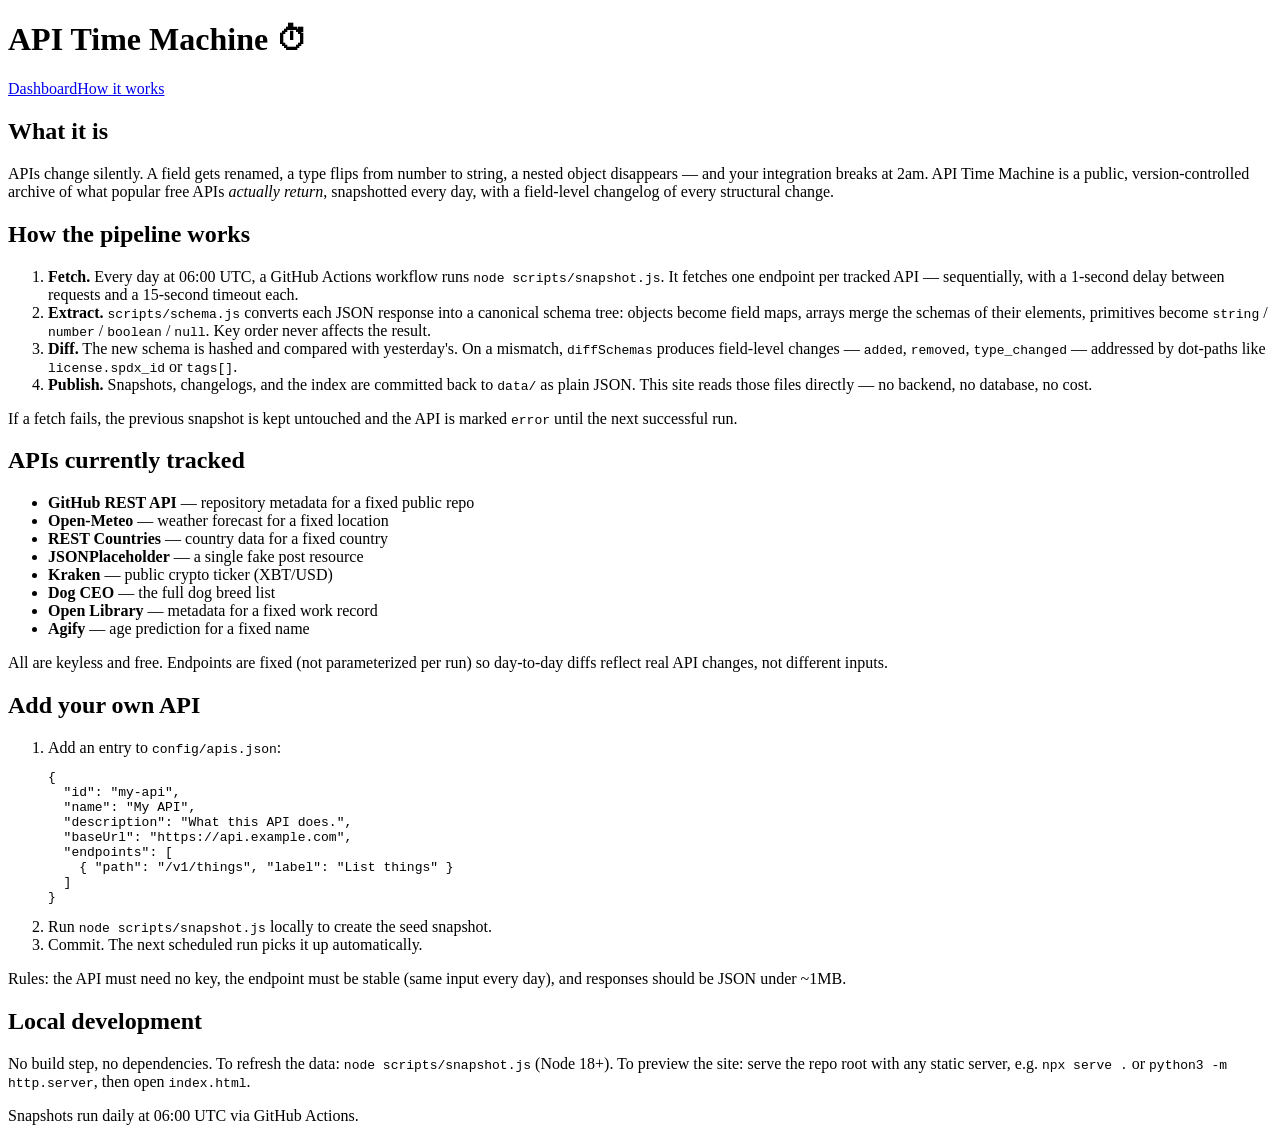
==== about.html @ 46722005 "Initial commit: API Time Machine" ====
<!DOCTYPE html>
<html lang="en">
<head>
<meta charset="utf-8">
<meta name="viewport" content="width=device-width, initial-scale=1">
<title>How it works — API Time Machine</title>
<link rel="stylesheet" href="assets/style.css">
</head>
<body>
<header class="site-header">
  <div class="wrap">
    <h1>API Time Machine <span class="tick">⏱</span></h1>
    <nav><a href="index.html">Dashboard</a><a href="about.html">How it works</a></nav>
  </div>
</header>

<main class="wrap">
  <div class="prose">
    <h2>What it is</h2>
    <p>APIs change silently. A field gets renamed, a type flips from number to string, a nested object disappears — and your integration breaks at 2am. API Time Machine is a public, version-controlled archive of what popular free APIs <em>actually return</em>, snapshotted every day, with a field-level changelog of every structural change.</p>

    <h2>How the pipeline works</h2>
    <ol>
      <li><strong>Fetch.</strong> Every day at 06:00 UTC, a GitHub Actions workflow runs <code>node scripts/snapshot.js</code>. It fetches one endpoint per tracked API — sequentially, with a 1-second delay between requests and a 15-second timeout each.</li>
      <li><strong>Extract.</strong> <code>scripts/schema.js</code> converts each JSON response into a canonical schema tree: objects become field maps, arrays merge the schemas of their elements, primitives become <code>string</code> / <code>number</code> / <code>boolean</code> / <code>null</code>. Key order never affects the result.</li>
      <li><strong>Diff.</strong> The new schema is hashed and compared with yesterday's. On a mismatch, <code>diffSchemas</code> produces field-level changes — <code>added</code>, <code>removed</code>, <code>type_changed</code> — addressed by dot-paths like <code>license.spdx_id</code> or <code>tags[]</code>.</li>
      <li><strong>Publish.</strong> Snapshots, changelogs, and the index are committed back to <code>data/</code> as plain JSON. This site reads those files directly — no backend, no database, no cost.</li>
    </ol>
    <p>If a fetch fails, the previous snapshot is kept untouched and the API is marked <code>error</code> until the next successful run.</p>

    <h2>APIs currently tracked</h2>
    <ul>
      <li><strong>GitHub REST API</strong> — repository metadata for a fixed public repo</li>
      <li><strong>Open-Meteo</strong> — weather forecast for a fixed location</li>
      <li><strong>REST Countries</strong> — country data for a fixed country</li>
      <li><strong>JSONPlaceholder</strong> — a single fake post resource</li>
      <li><strong>Kraken</strong> — public crypto ticker (XBT/USD)</li>
      <li><strong>Dog CEO</strong> — the full dog breed list</li>
      <li><strong>Open Library</strong> — metadata for a fixed work record</li>
      <li><strong>Agify</strong> — age prediction for a fixed name</li>
    </ul>
    <p>All are keyless and free. Endpoints are fixed (not parameterized per run) so day-to-day diffs reflect real API changes, not different inputs.</p>

    <h2>Add your own API</h2>
    <ol>
      <li>Add an entry to <code>config/apis.json</code>:
        <pre>{
  "id": "my-api",
  "name": "My API",
  "description": "What this API does.",
  "baseUrl": "https://api.example.com",
  "endpoints": [
    { "path": "/v1/things", "label": "List things" }
  ]
}</pre>
      </li>
      <li>Run <code>node scripts/snapshot.js</code> locally to create the seed snapshot.</li>
      <li>Commit. The next scheduled run picks it up automatically.</li>
    </ol>
    <p>Rules: the API must need no key, the endpoint must be stable (same input every day), and responses should be JSON under ~1MB.</p>

    <h2>Local development</h2>
    <p>No build step, no dependencies. To refresh the data: <code>node scripts/snapshot.js</code> (Node 18+). To preview the site: serve the repo root with any static server, e.g. <code>npx serve .</code> or <code>python3 -m http.server</code>, then open <code>index.html</code>.</p>
  </div>
</main>

<footer>
  <div class="wrap">Snapshots run daily at 06:00 UTC via GitHub Actions.</div>
</footer>
</body>
</html>
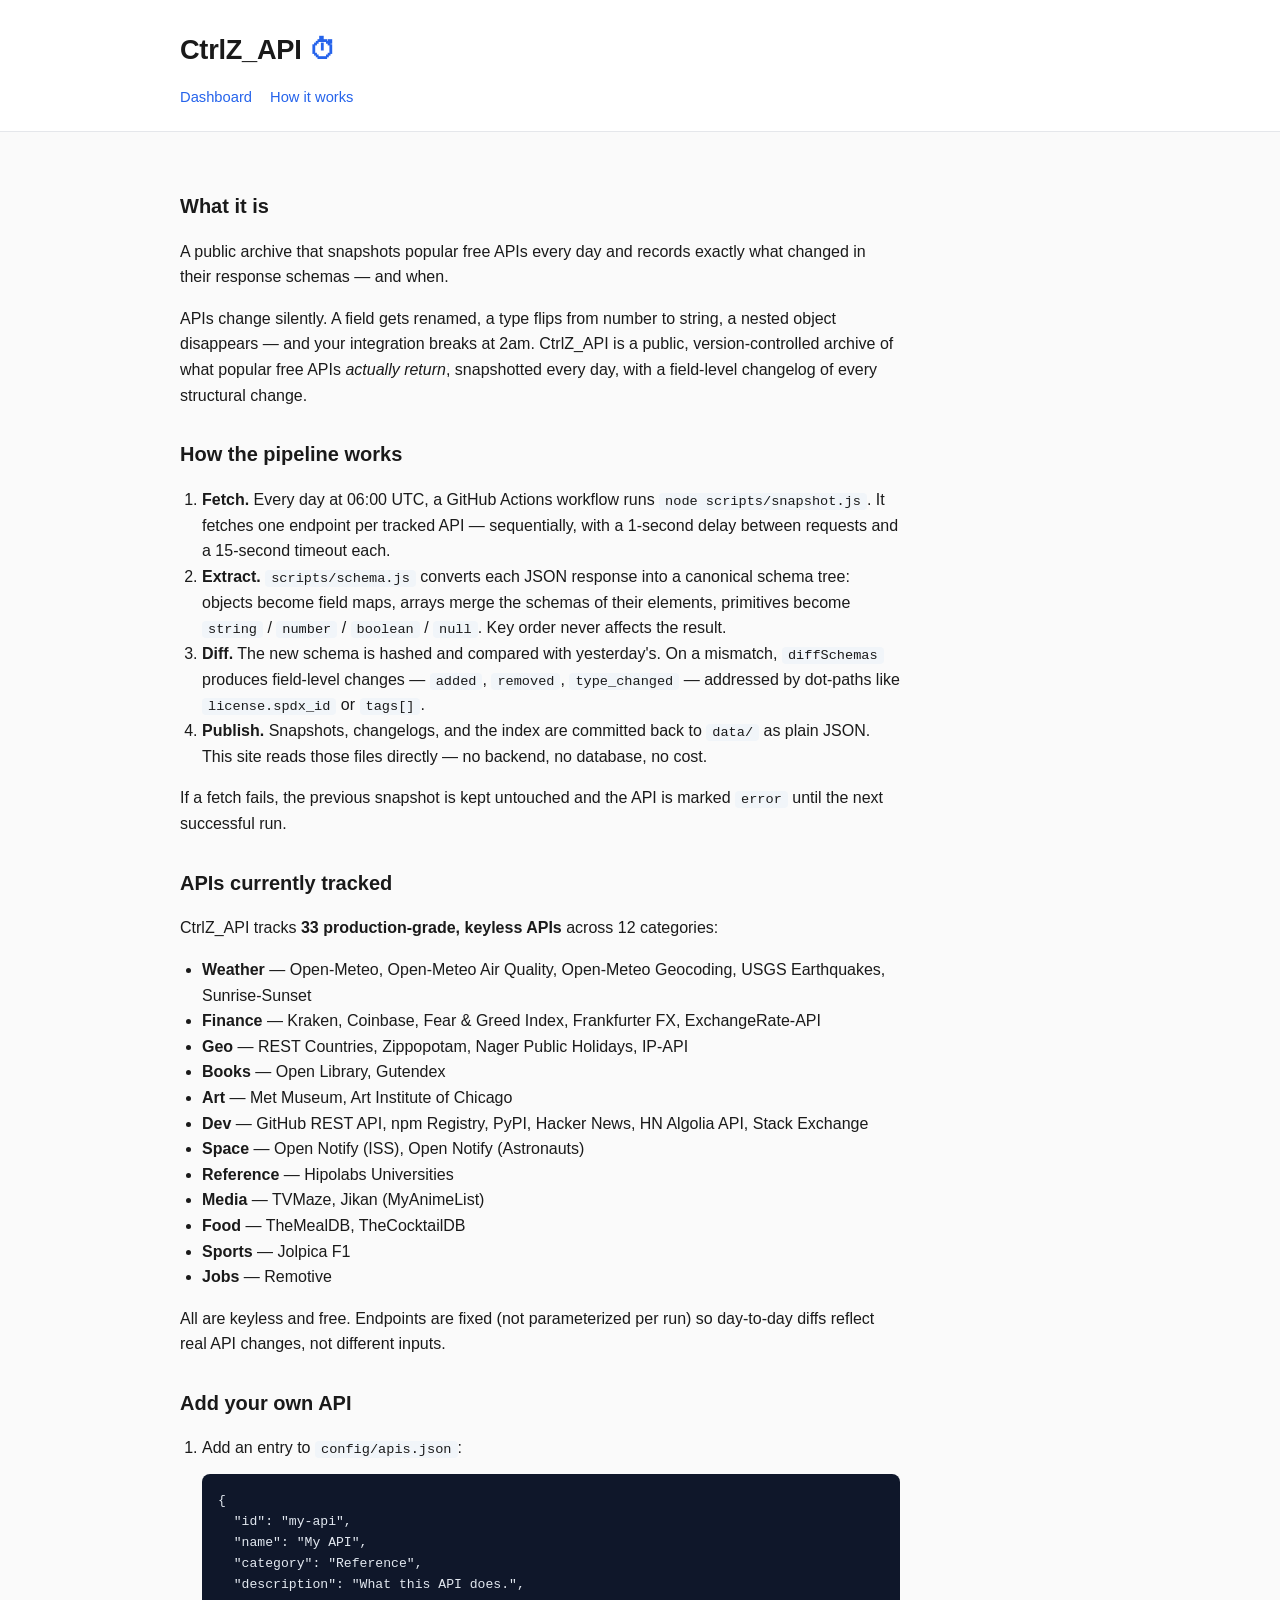
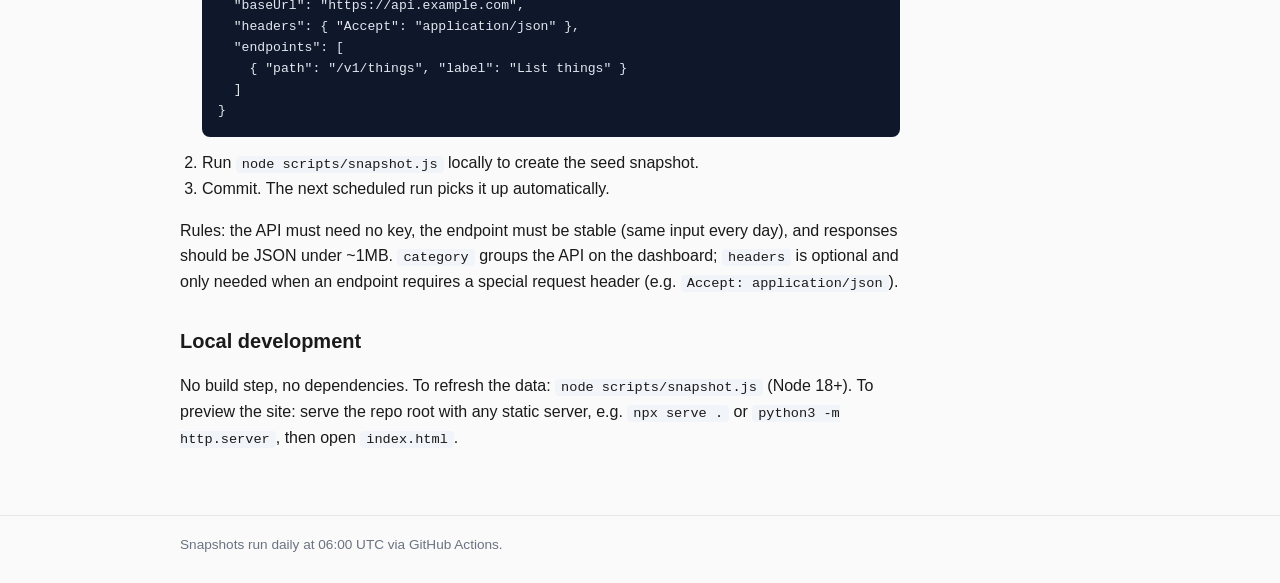
==== commit 9d58874a: "Rebrand to CtrlZ_API; expand to 33 production APIs with category filters" ====
--- a/about.html
+++ b/about.html
@@ -3,13 +3,13 @@
 <head>
 <meta charset="utf-8">
 <meta name="viewport" content="width=device-width, initial-scale=1">
-<title>How it works — API Time Machine</title>
+<title>How it works — CtrlZ_API</title>
 <link rel="stylesheet" href="assets/style.css">
 </head>
 <body>
 <header class="site-header">
   <div class="wrap">
-    <h1>API Time Machine <span class="tick">⏱</span></h1>
+    <h1>CtrlZ_API <span class="tick">⏱</span></h1>
     <nav><a href="index.html">Dashboard</a><a href="about.html">How it works</a></nav>
   </div>
 </header>
@@ -17,7 +17,8 @@
 <main class="wrap">
   <div class="prose">
     <h2>What it is</h2>
-    <p>APIs change silently. A field gets renamed, a type flips from number to string, a nested object disappears — and your integration breaks at 2am. API Time Machine is a public, version-controlled archive of what popular free APIs <em>actually return</em>, snapshotted every day, with a field-level changelog of every structural change.</p>
+    <p class="lead">A public archive that snapshots popular free APIs every day and records exactly what changed in their response schemas — and when.</p>
+    <p>APIs change silently. A field gets renamed, a type flips from number to string, a nested object disappears — and your integration breaks at 2am. CtrlZ_API is a public, version-controlled archive of what popular free APIs <em>actually return</em>, snapshotted every day, with a field-level changelog of every structural change.</p>
 
     <h2>How the pipeline works</h2>
     <ol>
@@ -29,15 +30,20 @@
     <p>If a fetch fails, the previous snapshot is kept untouched and the API is marked <code>error</code> until the next successful run.</p>
 
     <h2>APIs currently tracked</h2>
+    <p>CtrlZ_API tracks <strong>33 production-grade, keyless APIs</strong> across 12 categories:</p>
     <ul>
-      <li><strong>GitHub REST API</strong> — repository metadata for a fixed public repo</li>
-      <li><strong>Open-Meteo</strong> — weather forecast for a fixed location</li>
-      <li><strong>REST Countries</strong> — country data for a fixed country</li>
-      <li><strong>JSONPlaceholder</strong> — a single fake post resource</li>
-      <li><strong>Kraken</strong> — public crypto ticker (XBT/USD)</li>
-      <li><strong>Dog CEO</strong> — the full dog breed list</li>
-      <li><strong>Open Library</strong> — metadata for a fixed work record</li>
-      <li><strong>Agify</strong> — age prediction for a fixed name</li>
+      <li><strong>Weather</strong> — Open-Meteo, Open-Meteo Air Quality, Open-Meteo Geocoding, USGS Earthquakes, Sunrise-Sunset</li>
+      <li><strong>Finance</strong> — Kraken, Coinbase, Fear &amp; Greed Index, Frankfurter FX, ExchangeRate-API</li>
+      <li><strong>Geo</strong> — REST Countries, Zippopotam, Nager Public Holidays, IP-API</li>
+      <li><strong>Books</strong> — Open Library, Gutendex</li>
+      <li><strong>Art</strong> — Met Museum, Art Institute of Chicago</li>
+      <li><strong>Dev</strong> — GitHub REST API, npm Registry, PyPI, Hacker News, HN Algolia API, Stack Exchange</li>
+      <li><strong>Space</strong> — Open Notify (ISS), Open Notify (Astronauts)</li>
+      <li><strong>Reference</strong> — Hipolabs Universities</li>
+      <li><strong>Media</strong> — TVMaze, Jikan (MyAnimeList)</li>
+      <li><strong>Food</strong> — TheMealDB, TheCocktailDB</li>
+      <li><strong>Sports</strong> — Jolpica F1</li>
+      <li><strong>Jobs</strong> — Remotive</li>
     </ul>
     <p>All are keyless and free. Endpoints are fixed (not parameterized per run) so day-to-day diffs reflect real API changes, not different inputs.</p>
 
@@ -47,8 +53,10 @@
         <pre>{
   "id": "my-api",
   "name": "My API",
+  "category": "Reference",
   "description": "What this API does.",
   "baseUrl": "https://api.example.com",
+  "headers": { "Accept": "application/json" },
   "endpoints": [
     { "path": "/v1/things", "label": "List things" }
   ]
@@ -57,7 +65,7 @@
       <li>Run <code>node scripts/snapshot.js</code> locally to create the seed snapshot.</li>
       <li>Commit. The next scheduled run picks it up automatically.</li>
     </ol>
-    <p>Rules: the API must need no key, the endpoint must be stable (same input every day), and responses should be JSON under ~1MB.</p>
+    <p>Rules: the API must need no key, the endpoint must be stable (same input every day), and responses should be JSON under ~1MB. <code>category</code> groups the API on the dashboard; <code>headers</code> is optional and only needed when an endpoint requires a special request header (e.g. <code>Accept: application/json</code>).</p>
 
     <h2>Local development</h2>
     <p>No build step, no dependencies. To refresh the data: <code>node scripts/snapshot.js</code> (Node 18+). To preview the site: serve the repo root with any static server, e.g. <code>npx serve .</code> or <code>python3 -m http.server</code>, then open <code>index.html</code>.</p>
--- a/assets/style.css
+++ b/assets/style.css
@@ -0,0 +1,190 @@
+/* API Time Machine — restrained, professional light theme. */
+
+:root {
+  --bg: #fafafa;
+  --surface: #ffffff;
+  --text: #1a1a1a;
+  --muted: #6b7280;
+  --border: #e5e7eb;
+  --accent: #2563eb;
+  --green: #16a34a;
+  --red: #dc2626;
+  --amber: #d97706;
+  --mono: "IBM Plex Mono", "SFMono-Regular", Consolas, monospace;
+}
+
+* { box-sizing: border-box; }
+
+body {
+  margin: 0;
+  font-family: -apple-system, BlinkMacSystemFont, "Segoe UI", Inter, sans-serif;
+  background: var(--bg);
+  color: var(--text);
+  line-height: 1.6;
+}
+
+.wrap { max-width: 960px; margin: 0 auto; padding: 0 20px; }
+
+/* header */
+.site-header {
+  background: var(--surface);
+  border-bottom: 1px solid var(--border);
+  padding: 28px 0 22px;
+}
+.site-header h1 {
+  margin: 0 0 6px;
+  font-size: 1.7rem;
+  letter-spacing: -0.01em;
+}
+.site-header h1 .tick { color: var(--accent); }
+.tagline { margin: 0; color: var(--muted); max-width: 640px; }
+nav { margin-top: 14px; font-size: 0.92rem; }
+nav a { color: var(--accent); text-decoration: none; margin-right: 18px; }
+nav a:hover { text-decoration: underline; }
+
+/* dashboard */
+.grid {
+  display: grid;
+  grid-template-columns: repeat(auto-fill, minmax(280px, 1fr));
+  gap: 16px;
+  padding: 28px 0 40px;
+}
+.card {
+  background: var(--surface);
+  border: 1px solid var(--border);
+  border-radius: 10px;
+  padding: 18px;
+  text-decoration: none;
+  color: inherit;
+  display: flex;
+  flex-direction: column;
+  gap: 8px;
+}
+a.card:hover { border-color: var(--accent); }
+.card-top { display: flex; align-items: center; gap: 10px; }
+.card h2 { margin: 0; font-size: 1.08rem; }
+.dot { width: 10px; height: 10px; border-radius: 50%; flex: none; }
+.dot.ok { background: var(--green); }
+.dot.error { background: var(--red); }
+.card p { margin: 0; color: var(--muted); font-size: 0.9rem; flex: 1; }
+.card-meta {
+  display: flex;
+  justify-content: space-between;
+  font-size: 0.82rem;
+  color: var(--muted);
+  border-top: 1px solid var(--border);
+  padding-top: 10px;
+}
+.card-meta strong { color: var(--text); font-weight: 600; }
+.mono { font-family: var(--mono); font-size: 0.85em; }
+.updated { padding: 18px 0 0; color: var(--muted); font-size: 0.85rem; }
+
+/* detail page */
+.api-head { padding: 28px 0 8px; }
+.api-head h1 { margin: 0 0 4px; font-size: 1.6rem; }
+.api-head p { margin: 0; color: var(--muted); }
+.api-stats { display: flex; gap: 24px; margin: 14px 0 4px; font-size: 0.9rem; color: var(--muted); }
+.api-stats strong { color: var(--text); }
+
+.timeline { padding: 10px 0 40px; }
+.day { margin-bottom: 26px; }
+.day > h3 {
+  font-family: var(--mono);
+  font-size: 0.95rem;
+  color: var(--muted);
+  border-bottom: 1px solid var(--border);
+  padding-bottom: 6px;
+}
+.change {
+  background: var(--surface);
+  border: 1px solid var(--border);
+  border-left: 4px solid var(--muted);
+  border-radius: 6px;
+  padding: 10px 14px;
+  margin: 10px 0;
+  font-size: 0.92rem;
+}
+.change.added { border-left-color: var(--green); }
+.change.removed { border-left-color: var(--red); }
+.change.type_changed { border-left-color: var(--amber); }
+.change .op {
+  display: inline-block;
+  font-family: var(--mono);
+  font-size: 0.75rem;
+  text-transform: uppercase;
+  letter-spacing: 0.04em;
+  padding: 1px 8px;
+  border-radius: 4px;
+  margin-right: 10px;
+  color: #fff;
+}
+.change.added .op { background: var(--green); }
+.change.removed .op { background: var(--red); }
+.change.type_changed .op { background: var(--amber); }
+.change .path { font-family: var(--mono); font-weight: 600; }
+.change .detail { color: var(--muted); font-size: 0.85rem; }
+.change .endpoint { display: block; font-family: var(--mono); font-size: 0.78rem; color: var(--muted); margin-bottom: 4px; }
+.empty {
+  background: var(--surface);
+  border: 1px dashed var(--border);
+  border-radius: 8px;
+  padding: 24px;
+  color: var(--muted);
+  text-align: center;
+  margin: 20px 0 40px;
+}
+
+/* schema tree */
+.schema-box {
+  background: var(--surface);
+  border: 1px solid var(--border);
+  border-radius: 8px;
+  margin: 8px 0 40px;
+}
+.schema-box summary {
+  cursor: pointer;
+  padding: 12px 16px;
+  font-weight: 600;
+  font-size: 0.95rem;
+}
+.schema-tree {
+  font-family: var(--mono);
+  font-size: 0.82rem;
+  padding: 4px 16px 16px;
+  overflow-x: auto;
+  white-space: pre;
+  color: var(--text);
+}
+.schema-tree .t-string { color: #047857; }
+.schema-tree .t-number { color: #b45309; }
+.schema-tree .t-boolean { color: #7c3aed; }
+.schema-tree .t-null { color: var(--muted); }
+.schema-tree .t-object, .schema-tree .t-array { color: var(--accent); }
+
+/* about */
+.prose { padding: 28px 0 48px; max-width: 720px; }
+.prose h2 { margin-top: 30px; font-size: 1.25rem; }
+.prose code {
+  font-family: var(--mono);
+  font-size: 0.85em;
+  background: #f1f5f9;
+  padding: 1px 6px;
+  border-radius: 4px;
+}
+.prose pre {
+  font-family: var(--mono);
+  font-size: 0.82rem;
+  background: #0f172a;
+  color: #e2e8f0;
+  padding: 16px;
+  border-radius: 8px;
+  overflow-x: auto;
+}
+.prose ol, .prose ul { padding-left: 22px; }
+
+footer {
+  border-top: 1px solid var(--border);
+  padding: 18px 0 30px;
+  color: var(--muted);
+  font-size: 0.85rem;
+}
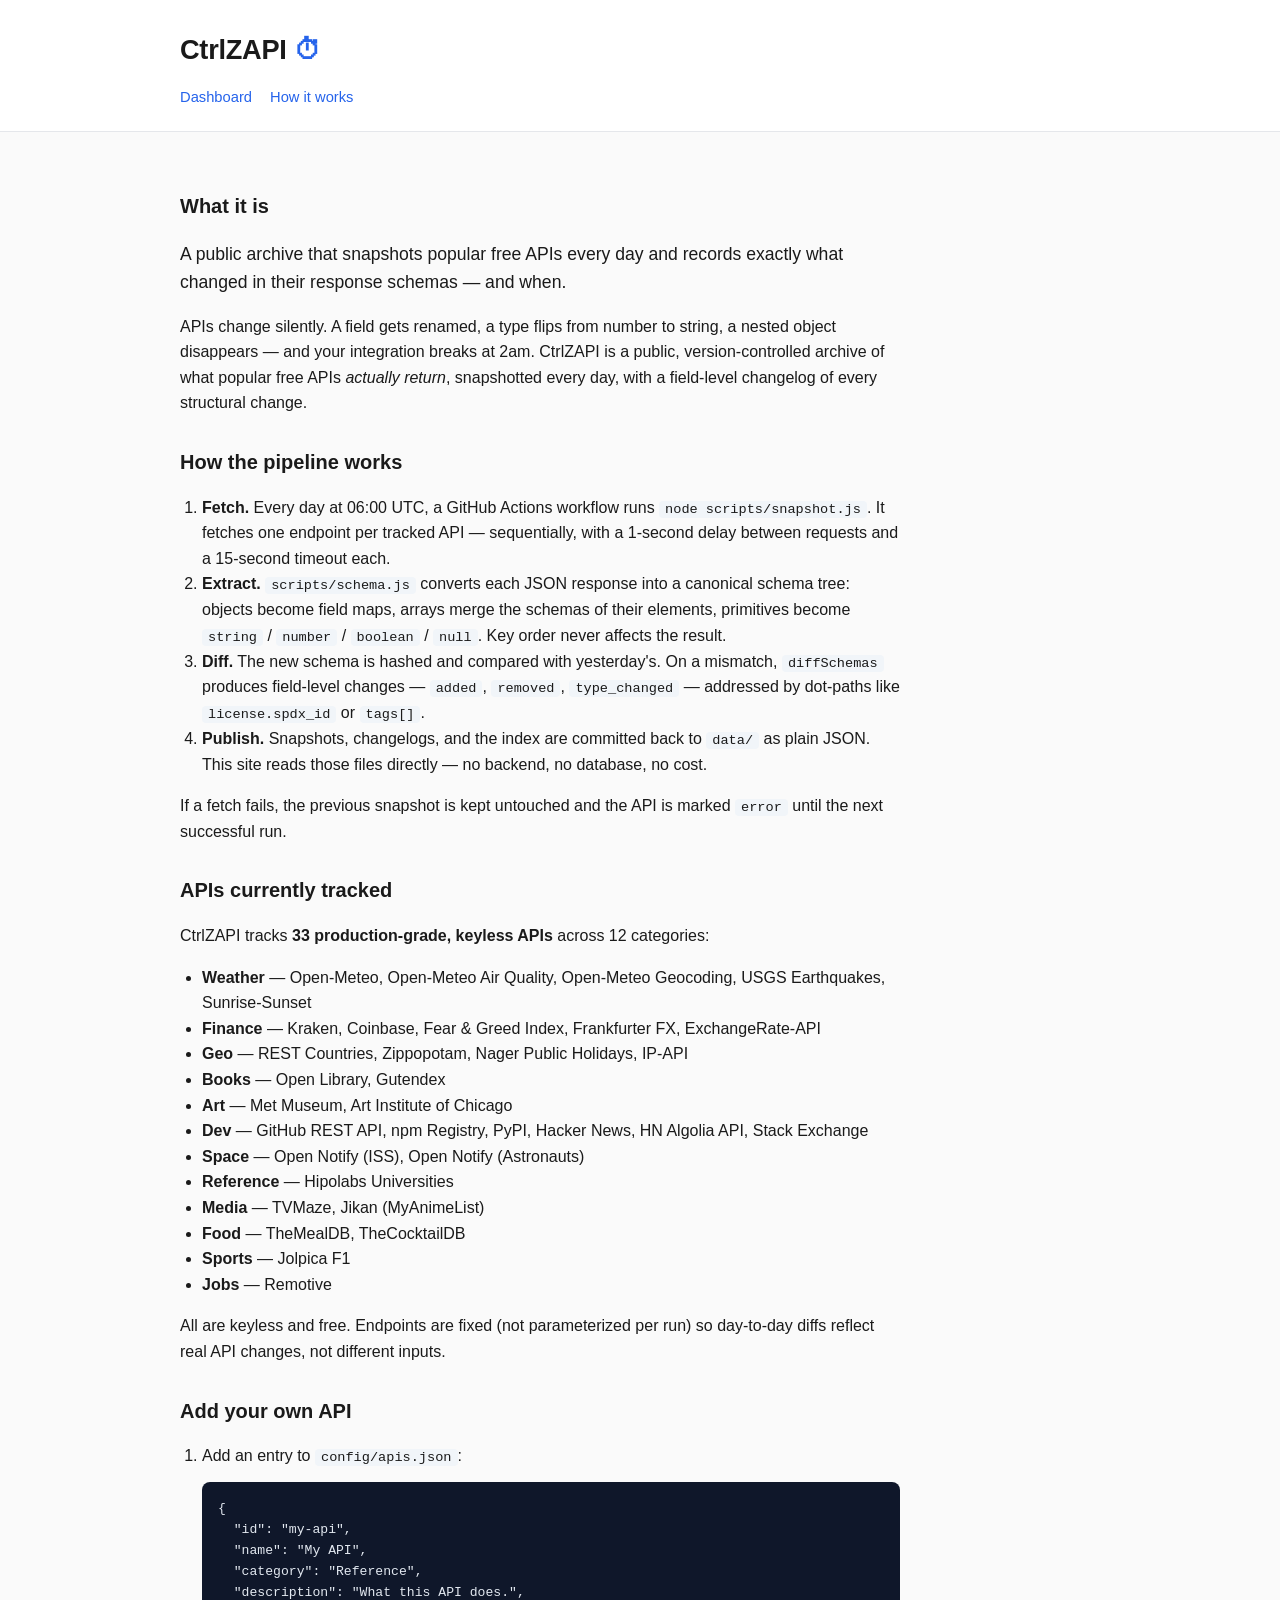
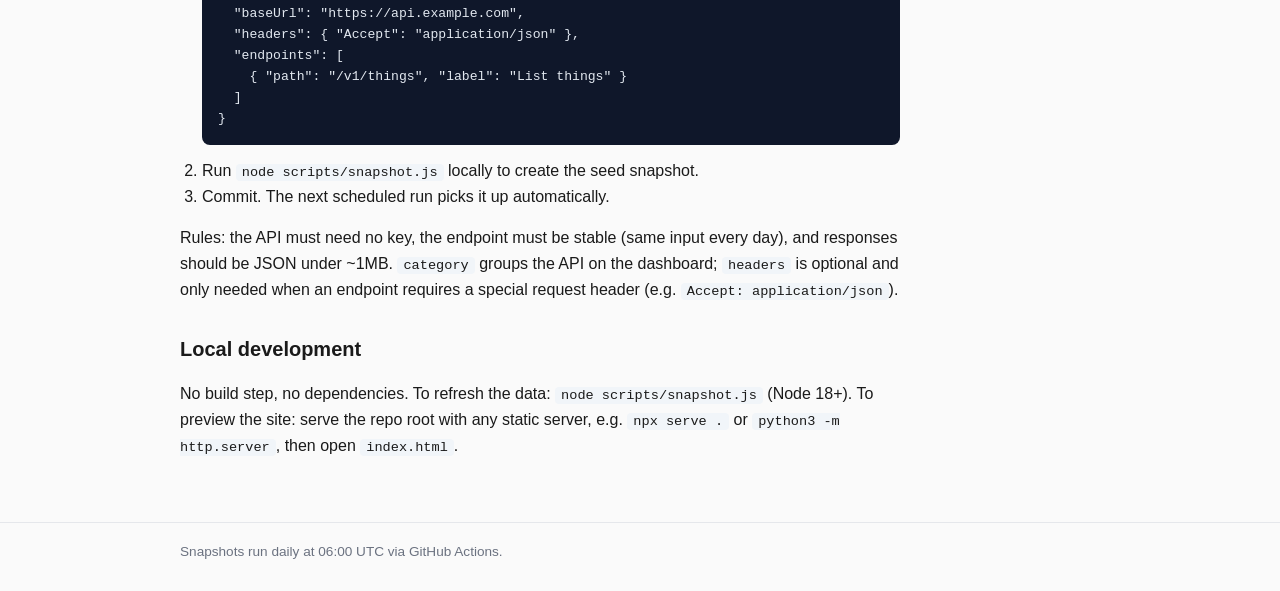
==== commit 3c597c33: "Rename CtrlZ_API → CtrlZAPI across site and README, cache-bust assets" ====
--- a/about.html
+++ b/about.html
@@ -3,13 +3,13 @@
 <head>
 <meta charset="utf-8">
 <meta name="viewport" content="width=device-width, initial-scale=1">
-<title>How it works — CtrlZ_API</title>
-<link rel="stylesheet" href="assets/style.css">
+<title>How it works — CtrlZAPI</title>
+<link rel="stylesheet" href="assets/style.css?v=2">
 </head>
 <body>
 <header class="site-header">
   <div class="wrap">
-    <h1>CtrlZ_API <span class="tick">⏱</span></h1>
+    <h1>CtrlZAPI <span class="tick">⏱</span></h1>
     <nav><a href="index.html">Dashboard</a><a href="about.html">How it works</a></nav>
   </div>
 </header>
@@ -18,7 +18,7 @@
   <div class="prose">
     <h2>What it is</h2>
     <p class="lead">A public archive that snapshots popular free APIs every day and records exactly what changed in their response schemas — and when.</p>
-    <p>APIs change silently. A field gets renamed, a type flips from number to string, a nested object disappears — and your integration breaks at 2am. CtrlZ_API is a public, version-controlled archive of what popular free APIs <em>actually return</em>, snapshotted every day, with a field-level changelog of every structural change.</p>
+    <p>APIs change silently. A field gets renamed, a type flips from number to string, a nested object disappears — and your integration breaks at 2am. CtrlZAPI is a public, version-controlled archive of what popular free APIs <em>actually return</em>, snapshotted every day, with a field-level changelog of every structural change.</p>
 
     <h2>How the pipeline works</h2>
     <ol>
@@ -30,7 +30,7 @@
     <p>If a fetch fails, the previous snapshot is kept untouched and the API is marked <code>error</code> until the next successful run.</p>
 
     <h2>APIs currently tracked</h2>
-    <p>CtrlZ_API tracks <strong>33 production-grade, keyless APIs</strong> across 12 categories:</p>
+    <p>CtrlZAPI tracks <strong>33 production-grade, keyless APIs</strong> across 12 categories:</p>
     <ul>
       <li><strong>Weather</strong> — Open-Meteo, Open-Meteo Air Quality, Open-Meteo Geocoding, USGS Earthquakes, Sunrise-Sunset</li>
       <li><strong>Finance</strong> — Kraken, Coinbase, Fear &amp; Greed Index, Frankfurter FX, ExchangeRate-API</li>
--- a/assets/style.css
+++ b/assets/style.css
@@ -1,4 +1,4 @@
-/* API Time Machine — restrained, professional light theme. */
+/* CtrlZ_API — restrained, professional light theme. */
 
 :root {
   --bg: #fafafa;
@@ -7,6 +7,7 @@
   --muted: #6b7280;
   --border: #e5e7eb;
   --accent: #2563eb;
+  --on-accent: #ffffff;
   --green: #16a34a;
   --red: #dc2626;
   --amber: #d97706;
@@ -37,6 +38,11 @@
   letter-spacing: -0.01em;
 }
 .site-header h1 .tick { color: var(--accent); }
+.tagline-sub {
+  color: var(--muted);
+  font-size: 0.95rem;
+  margin-top: -8px;
+}
 .tagline { margin: 0; color: var(--muted); max-width: 640px; }
 nav { margin-top: 14px; font-size: 0.92rem; }
 nav a { color: var(--accent); text-decoration: none; margin-right: 18px; }
@@ -188,3 +194,12 @@
   color: var(--muted);
   font-size: 0.85rem;
 }
+
+.chips { display: flex; flex-wrap: wrap; gap: 8px; margin: 4px 0 18px; }
+.chip { border: 1px solid var(--border); background: var(--surface); color: var(--text);
+  border-radius: 999px; padding: 6px 14px; font-size: 0.85rem; cursor: pointer; }
+.chip:hover { border-color: var(--accent); }
+.chip.active { background: var(--accent); border-color: var(--accent); color: var(--on-accent); }
+.card-cat { font-size: 0.75rem; text-transform: uppercase; letter-spacing: 0.06em;
+  color: var(--muted); margin: -4px 0 8px; }
+.lead { font-size: 1.1rem; font-weight: 500; }
